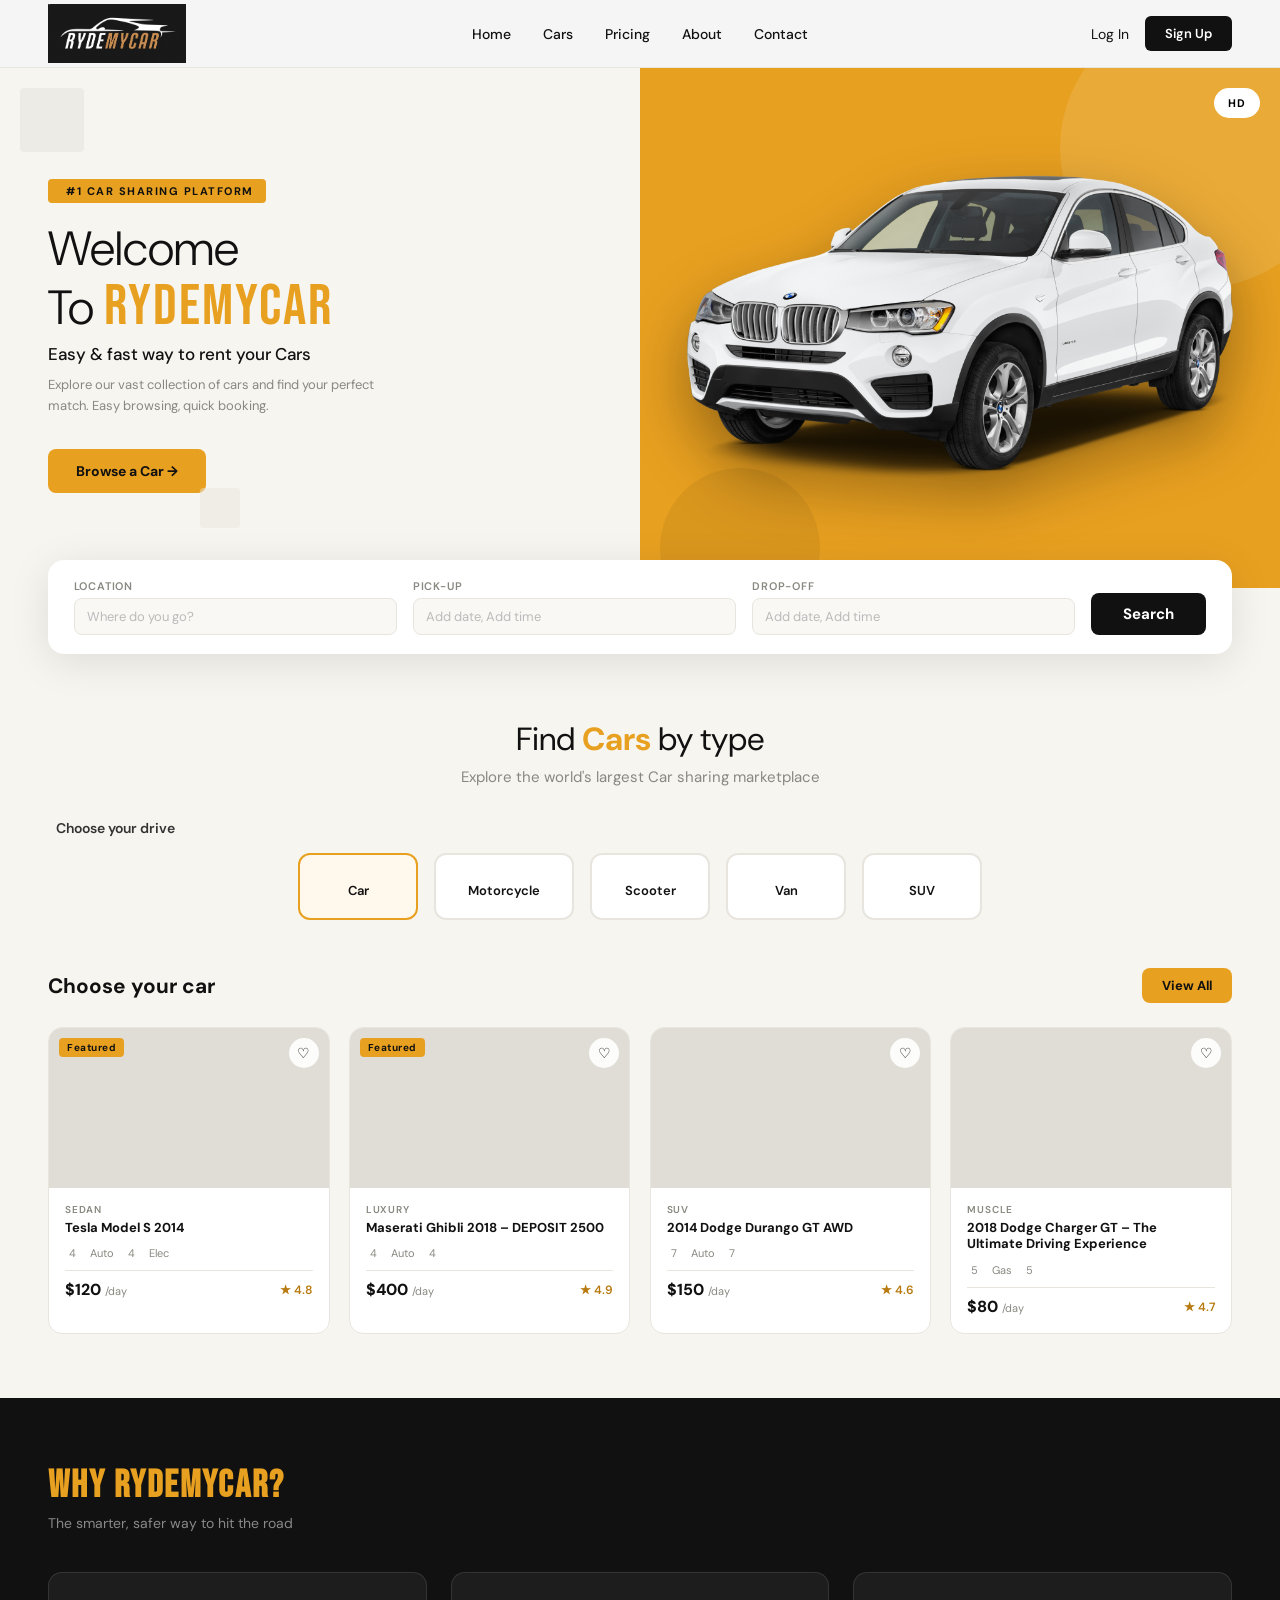
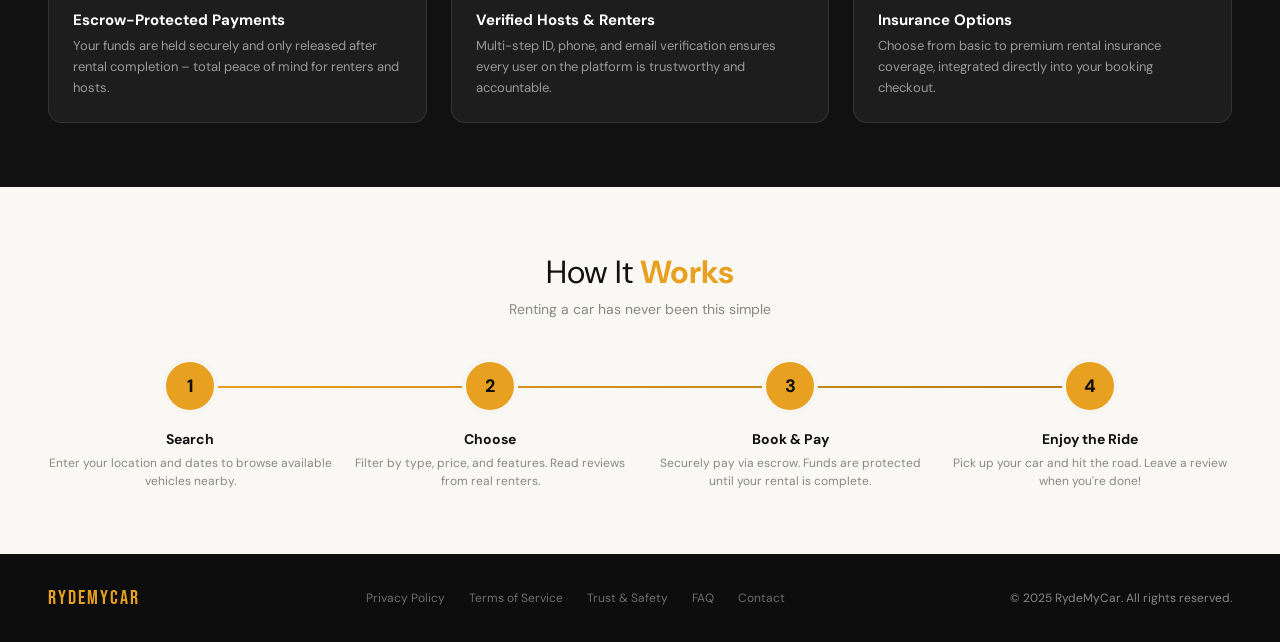
==== index.html @ cd3c78ab "first commit" ====
<!DOCTYPE html>
<html lang="en">
<head>
<meta charset="UTF-8">
<meta name="viewport" content="width=device-width, initial-scale=1.0">
<title>RydeMyCar – Easy & Fast Way to Rent Cars</title>
<link href="https://fonts.googleapis.com/css2?family=Bebas+Neue&family=DM+Sans:wght@300;400;500;600;700&family=Playfair+Display:wght@700&display=swap" rel="stylesheet">
<link rel="shortcut icon" href="image/rydemycar.png" type="image/x-icon">
<link rel="stylesheet" href="style.css">

</head>
<body>

<!-- NAV -->
<nav>
  <a class="logo" href="#">
    <img src="image/rydemycar.png" alt="RydeMyCar" class="logo-img">
  </a>

  <ul class="nav-links" id="nav-menu">
    <li><a href="#">Home</a></li>
    <li><a href="#">Cars</a></li>
    <li><a href="#">Pricing</a></li>
    <li><a href="#">About</a></li>
    <li><a href="#">Contact</a></li>
  </ul>

  <div class="nav-right">
    <a href="login.html" class="nav-link">Log In</a>
    <a href="registration.html" style="text-decoration: none;"><button class="btn-host">Sign Up</button></a>
    <button class="menu-btn" id="menu-toggle"><i data-lucide="menu"></i></button>
  </div>
</nav>

<!-- HERO -->
<section class="hero">
  <div class="hero-left fade-in">
    <span class="hero-badge"><i data-lucide="sparkles"></i> #1 Car Sharing Platform</span>
    <h1 class="hero-title">
      Welcome<br>To <span>RydeMyCar</span>
    </h1>
    <p class="hero-sub">Easy &amp; fast way to rent your Cars</p>
    <p class="hero-desc">Explore our vast collection of cars and find your perfect match. Easy browsing, quick booking.</p>
    <a href="#cars" class="btn-primary">Browse a Car →</a>
  </div>

  <div class="hero-right">
    
    <div class="hd-badge">HD</div>

    <!-- Car Image -->
    <img 
        src="image/BMW-X4-Transparent-PNG.png" 
        alt="Luxury Car"
        class="hero-car"
    >

</div>
</section>

<!-- SEARCH BAR -->
<div class="search-section fade-in delay-2">
  <div class="search-field">
    <label>Location</label>
    <input type="text" placeholder="Where do you go?" />
  </div>
  <div class="search-field">
    <label>Pick-up</label>
    <input type="text" placeholder="Add date, Add time" />
  </div>
  <div class="search-field">
    <label>Drop-off</label>
    <input type="text" placeholder="Add date, Add time" />
  </div>
  <button class="btn-search">Search</button>
</div>

<!-- VEHICLE TYPE -->
<section class="type-section fade-in delay-3">
  <h2 class="section-title">Find <span>Cars</span> by type</h2>
  <p class="section-sub">Explore the world's largest Car sharing marketplace</p>

  <p style="font-size:14px;font-weight:600;color:#333;margin-bottom:1rem;text-align:left;padding:0 0.5rem;">Choose your drive</p>
  <div class="type-grid">
    <div class="type-card active" onclick="setType(this)">
      <span class="type-icon"><i data-lucide="car"></i></span>
      <span class="type-label">Car</span>
    </div>
    <div class="type-card" onclick="setType(this)">
      <span class="type-icon"><i data-lucide="bike"></i></span>
      <span class="type-label">Motorcycle</span>
    </div>
    <div class="type-card" onclick="setType(this)">
      <span class="type-icon"><i data-lucide="zap"></i></span>
      <span class="type-label">Scooter</span>
    </div>
    <div class="type-card" onclick="setType(this)">
      <span class="type-icon"><i data-lucide="truck"></i></span>
      <span class="type-label">Van</span>
    </div>
    <div class="type-card" onclick="setType(this)">
      <span class="type-icon"><i data-lucide="component"></i></span>
      <span class="type-label">SUV</span>
    </div>
  </div>
</section>

<!-- CARS LISTING -->
<section class="cars-section" id="cars">
  <div class="cars-header">
    <h2 class="cars-title">Choose your car</h2>
    <button class="btn-view-all">View All</button>
  </div>

  <div class="cars-grid">
    <!-- Card 1 -->
    <div class="car-card fade-in delay-1">
      <div class="car-img-wrap">
        <img src="https://images.hgmsites.net/hug/2014-tesla-model-s-p85d-road-test-dec-2014-photo-david-noland_100494834_h.jpg" alt="Tesla Model S" onerror="this.style.display='none';this.parentNode.style.background='#e0ddd6'"/>
        <span class="car-badge">Featured</span>
        <button class="car-heart">♡</button>
      </div>
      <div class="car-body">
        <div class="car-type">Sedan</div>
        <div class="car-name">Tesla Model S 2014</div>
        <div class="car-specs">
          <span class="car-spec"><span class="car-spec-icon"><i data-lucide="users"></i></span> 4</span>
          <span class="car-spec"><span class="car-spec-icon"><i data-lucide="zap"></i></span> Auto</span>
          <span class="car-spec"><span class="car-spec-icon"><i data-lucide="armchair"></i></span> 4</span>
          <span class="car-spec"><span class="car-spec-icon"><i data-lucide="leaf"></i></span> Elec</span>
        </div>
        <div class="car-footer">
          <div class="car-price">$120 <span>/day</span></div>
          <div class="car-rating">★ 4.8</div>
        </div>
      </div>
    </div>

    <!-- Card 2 -->
    <div class="car-card fade-in delay-2">
      <div class="car-img-wrap">
        <img src="https://www.cnet.com/a/img/resize/a9f1bfe80e24952559f047679b13d1cf4c05b3a6/hub/2018/11/04/6f812120-613d-4d3d-8944-0e689d7ce356/2018-maserati-ghibli-ogi.jpg?auto=webp&fit=crop&height=900&width=1200" alt="Maserati Ghibli" onerror="this.style.display='none';this.parentNode.style.background='#e0ddd6'"/>
        <span class="car-badge">Featured</span>
        <button class="car-heart">♡</button>
      </div>
      <div class="car-body">
        <div class="car-type">Luxury</div>
        <div class="car-name">Maserati Ghibli 2018 – DEPOSIT 2500</div>
        <div class="car-specs">
          <span class="car-spec"><span class="car-spec-icon"><i data-lucide="users"></i></span> 4</span>
          <span class="car-spec"><span class="car-spec-icon"><i data-lucide="settings"></i></span> Auto</span>
          <span class="car-spec"><span class="car-spec-icon"><i data-lucide="armchair"></i></span> 4</span>
        </div>
        <div class="car-footer">
          <div class="car-price">$400 <span>/day</span></div>
          <div class="car-rating">★ 4.9</div>
        </div>
      </div>
    </div>

    <!-- Card 3 -->
    <div class="car-card fade-in delay-3">
      <div class="car-img-wrap">
        <img src="https://images.ctfassets.net/c9t6u0qhbv9e/2018DodgeDurangoTestDriveReviewsummary/c464003491594f47b97b81e6bfaa1e00/2018_Dodge_Durango_Test_Drive_Review_summaryImage.jpeg" alt="Dodge Durango" onerror="this.style.display='none';this.parentNode.style.background='#e0ddd6'"/>
        <button class="car-heart">♡</button>
      </div>
      <div class="car-body">
        <div class="car-type">SUV</div>
        <div class="car-name">2014 Dodge Durango GT AWD</div>
        <div class="car-specs">
          <span class="car-spec"><span class="car-spec-icon"><i data-lucide="users"></i></span> 7</span>
          <span class="car-spec"><span class="car-spec-icon"><i data-lucide="settings"></i></span> Auto</span>
          <span class="car-spec"><span class="car-spec-icon"><i data-lucide="armchair"></i></span> 7</span>
        </div>
        <div class="car-footer">
          <div class="car-price">$150 <span>/day</span></div>
          <div class="car-rating">★ 4.6</div>
        </div>
      </div>
    </div>

    <!-- Card 4 -->
    <div class="car-card fade-in delay-4">
      <div class="car-img-wrap">
        <img src="https://media.ed.edmunds-media.com/dodge/charger/2018/oem/2018_dodge_charger_sedan_srt-392_fq_oem_2_1600.jpg" alt="Dodge Charger" onerror="this.style.display='none';this.parentNode.style.background='#e0ddd6'"/>
        <button class="car-heart">♡</button>
      </div>
      <div class="car-body">
        <div class="car-type">Muscle</div>
        <div class="car-name">2018 Dodge Charger GT – The Ultimate Driving Experience</div>
        <div class="car-specs">
          <span class="car-spec"><span class="car-spec-icon"><i data-lucide="users"></i></span> 5</span>
          <span class="car-spec"><span class="car-spec-icon"><i data-lucide="fuel"></i></span> Gas</span>
          <span class="car-spec"><span class="car-spec-icon"><i data-lucide="armchair"></i></span> 5</span>
        </div>
        <div class="car-footer">
          <div class="car-price">$80 <span>/day</span></div>
          <div class="car-rating">★ 4.7</div>
        </div>
      </div>
    </div>
  </div>
</section>

<!-- WHY RYDEMYCAR -->
<section class="why-section">
  <h2 class="why-title">Why RydeMyCar?</h2>
  <p class="why-sub">The smarter, safer way to hit the road</p>
  <div class="why-grid">
    <div class="why-card">
      <div class="why-icon"><i data-lucide="lock"></i></div>
      <div class="why-card-title">Escrow-Protected Payments</div>
      <div class="why-card-desc">Your funds are held securely and only released after rental completion – total peace of mind for renters and hosts.</div>
    </div>
    <div class="why-card">
      <div class="why-icon"><i data-lucide="check-circle"></i></div>
      <div class="why-card-title">Verified Hosts & Renters</div>
      <div class="why-card-desc">Multi-step ID, phone, and email verification ensures every user on the platform is trustworthy and accountable.</div>
    </div>
    <div class="why-card">
      <div class="why-icon"><i data-lucide="shield-check"></i></div>
      <div class="why-card-title">Insurance Options</div>
      <div class="why-card-desc">Choose from basic to premium rental insurance coverage, integrated directly into your booking checkout.</div>
    </div>
  </div>
</section>

<!-- HOW IT WORKS -->
<section class="how-section">
  <h2 class="how-title">How It <span>Works</span></h2>
  <p class="how-sub">Renting a car has never been this simple</p>
  <div class="how-steps">
    <div class="step">
      <div class="step-num">1</div>
      <div class="step-title">Search</div>
      <div class="step-desc">Enter your location and dates to browse available vehicles nearby.</div>
    </div>
    <div class="step">
      <div class="step-num">2</div>
      <div class="step-title">Choose</div>
      <div class="step-desc">Filter by type, price, and features. Read reviews from real renters.</div>
    </div>
    <div class="step">
      <div class="step-num">3</div>
      <div class="step-title">Book & Pay</div>
      <div class="step-desc">Securely pay via escrow. Funds are protected until your rental is complete.</div>
    </div>
    <div class="step">
      <div class="step-num">4</div>
      <div class="step-title">Enjoy the Ride</div>
      <div class="step-desc">Pick up your car and hit the road. Leave a review when you're done!</div>
    </div>
  </div>
</section>

<!-- FOOTER -->
<footer>
  <div class="footer-logo">RydeMyCar</div>
  <ul class="footer-links">
    <li><a href="#">Privacy Policy</a></li>
    <li><a href="#">Terms of Service</a></li>
    <li><a href="#">Trust & Safety</a></li>
    <li><a href="#">FAQ</a></li>
    <li><a href="#">Contact</a></li>
  </ul>
  <div style="font-size:12px;">© 2025 RydeMyCar. All rights reserved.</div>
</footer>

<script src="https://unpkg.com/lucide@latest"></script>
<script>
  lucide.createIcons();

  // Mobile menu toggle
  const menuToggle = document.getElementById('menu-toggle');
  const navMenu = document.getElementById('nav-menu');
  menuToggle.addEventListener('click', () => {
    navMenu.classList.toggle('active');
  });

  // Hide/Show navbar on scroll
  let lastScrollY = window.scrollY;
  const navbar = document.querySelector('nav');

  window.addEventListener('scroll', () => {
    const currentScrollY = window.scrollY;
    
    if (currentScrollY > lastScrollY && currentScrollY > 100) {
      navbar.classList.add('nav-hidden');
    } else {
      navbar.classList.remove('nav-hidden');
    }
    
    lastScrollY = currentScrollY;
  });

  function setType(el) {
    document.querySelectorAll('.type-card').forEach(c => c.classList.remove('active'));
    el.classList.add('active');
  }

  // Wishlist toggle
  document.querySelectorAll('.car-heart').forEach(btn => {
    btn.addEventListener('click', function() {
      this.textContent = this.textContent === '♡' ? '♥' : '♡';
      this.style.color = this.textContent === '♥' ? '#E8402A' : '';
    });
  });

  // Intersection observer for fade-in on scroll
  const observer = new IntersectionObserver((entries) => {
    entries.forEach(e => {
      if (e.isIntersecting) {
        e.target.style.opacity = '1';
        e.target.style.transform = 'translateY(0)';
      }
    });
  }, { threshold: 0.1 });

  document.querySelectorAll('.car-card, .why-card, .step').forEach(el => {
    el.style.opacity = '0';
    el.style.transform = 'translateY(20px)';
    el.style.transition = 'opacity 0.5s ease, transform 0.5s ease';
    observer.observe(el);
  });
</script>
</body>
</html>
---- style.css ----
*, *::before, *::after { box-sizing: border-box; margin: 0; padding: 0; }

  :root {
    --gold: #E8A020;
    --gold-light: #F5C84A;
    --gold-dark: #B87A10;
    --black: #111111;
    --off-white: #F7F5F0;
    --warm-gray: #E8E5DE;
    --text-muted: #888880;
    --card-bg: #FFFFFF;
    --section-bg: #F9F8F5;
  }

  html { scroll-behavior: smooth; }

  body {
    font-family: 'DM Sans', sans-serif;
    background: var(--off-white);
    color: var(--black);
    overflow-x: hidden;
  }

  /* NAV */
  nav {
    position: sticky;
    top: 0;
    z-index: 100;
    background-color: whitesmoke;
    border-bottom: 1px solid var(--warm-gray);
    display: grid;
    grid-template-columns: 1fr auto 1fr;
    align-items: center;
    padding: 0 3rem;
    height: 68px;
    transition: top 0.3s ease-in-out;
  }

  nav.nav-hidden {
    top: -68px;
  }

  .logo {
    display: flex;
    align-items: center;
    gap: 10px;
    text-decoration: none;
  }

  .logo-img {
    height: 60px;
    width: auto;
    display: block;
    object-fit: contain;
  }

  .nav-links {
    display: flex;
    align-items: center;
    gap: 2rem;
    list-style: none;
    justify-self: center;
   
  }

  .nav-links a {
    font-size: 14px;
    font-weight: 500;
    color: var(--black);
    text-decoration: none;
    transition: color 0.2s;
  }

  .nav-links a:hover { color: var(--gold); }

  .nav-right {
    display: flex;
    align-items: center;
    gap: 1rem;
    justify-self: end;
  }

  .btn-host {
    background: var(--black);
    color: #fff;
    font-family: 'DM Sans', sans-serif;
    font-size: 13px;
    font-weight: 600;
    padding: 9px 20px;
    border-radius: 6px;
    border: none;
    cursor: pointer;
    transition: background 0.2s;
  }

  .nav-link {
    font-size: 14px;
    color: var(--black);
    text-decoration: none;
    transition: color 0.2s;
  }

  .btn-host:hover { background: #2a2a2a; }

  .avatar {
    width: 36px;
    height: 36px;
    border-radius: 50%;
    background: var(--gold);
    display: flex;
    align-items: center;
    justify-content: center;
    font-size: 13px;
    font-weight: 700;
    color: var(--black);
    cursor: pointer;
  }

  .menu-btn {
    display: none;
    background: none;
    border: none;
    cursor: pointer;
  }

  /* ICON STYLING */
  .lucide {
    width: 18px;
    height: 18px;
    vertical-align: middle;
  }

  /* HERO */
  .hero {
    display: grid;
    grid-template-columns: 1fr 1fr;
    min-height: 520px;
    overflow: hidden;
  }

  .hero-left {
    background: var(--off-white);
    padding: 4rem 3rem 3rem;
    display: flex;
    flex-direction: column;
    justify-content: center;
    position: relative;
  }

  .hero-left::before {
    content: '';
    position: absolute;
    top: 20px;
    left: 20px;
    width: 64px;
    height: 64px;
    background: var(--warm-gray);
    border-radius: 4px;
    opacity: 0.6;
  }

  .hero-left::after {
    content: '';
    position: absolute;
    bottom: 60px;
    left: 200px;
    width: 40px;
    height: 40px;
    background: var(--warm-gray);
    border-radius: 4px;
    opacity: 0.5;
  }

  .hero-badge {
    display: inline-flex;
    align-items: center;
    gap: 6px;
    background: var(--gold);
    color: var(--black);
    font-size: 11px;
    font-weight: 700;
    letter-spacing: 1.5px;
    text-transform: uppercase;
    padding: 5px 12px;
    border-radius: 4px;
    margin-bottom: 1.2rem;
    width: fit-content;
  }
  .hero-badge .lucide { width: 14px; height: 14px; stroke-width: 2.5px; }

  .hero-title {
    font-family: 'DM Sans', sans-serif;
    font-size: 3rem;
    font-weight: 300;
    line-height: 1.1;
    color: var(--black);
    margin-bottom: 0.3rem;
  }

  .hero-title span {
    font-family: 'Bebas Neue', sans-serif;
    font-size: 3.6rem;
    color: var(--gold);
    letter-spacing: 2px;
  }

  .hero-sub {
    font-size: 17px;
    font-weight: 500;
    color: var(--black);
    margin-bottom: 0.6rem;
  }

  .hero-desc {
    font-size: 13px;
    color: var(--text-muted);
    line-height: 1.6;
    max-width: 340px;
    margin-bottom: 2rem;
  }

  .btn-primary {
    display: inline-block;
    background: var(--gold);
    color: var(--black);
    font-family: 'DM Sans', sans-serif;
    font-size: 14px;
    font-weight: 700;
    padding: 13px 28px;
    border-radius: 8px;
    border: none;
    cursor: pointer;
    text-decoration: none;
    transition: background 0.2s, transform 0.15s;
    width: fit-content;
  }

  .btn-primary:hover { background: var(--gold-dark); transform: translateY(-1px); }

  .hero-right {
    background: var(--gold);
    position: relative;
    overflow: hidden;
    display: flex;
    align-items: center;
    justify-content: center;
  }

  .hero-right::before {
    content: '';
    position: absolute;
    top: -60px;
    right: -60px;
    width: 280px;
    height: 280px;
    background: rgba(255,255,255,0.1);
    border-radius: 50%;
  }

  .hero-right::after {
    content: '';
    position: absolute;
    bottom: -40px;
    left: 20px;
    width: 160px;
    height: 160px;
    background: rgba(0,0,0,0.06);
    border-radius: 50%;
  }

  .hero-car {
    width: 92%;
    max-width: 500px;
    object-fit: contain;
    position: relative;
    z-index: 2;
    filter: drop-shadow(0 20px 40px rgba(0,0,0,0.3));
    animation: floatCar 4s ease-in-out infinite;
  }

  @keyframes floatCar {
    0%, 100% { transform: translateY(0px); }
    50% { transform: translateY(-10px); }
  }

  .hd-badge {
    position: absolute;
    top: 16px;
    right: 16px;
    background: rgba(0,0,0,0.7);
    color: #fff;
    font-size: 11px;
    font-weight: 700;
    padding: 4px 8px;
    border-radius: 4px;
    letter-spacing: 1px;
    z-index: 3;
  }

  /* SEARCH BAR */
  .search-section {
    background: #fff;
    border-radius: 16px;
    box-shadow: 0 8px 40px rgba(0,0,0,0.10);
    margin: -28px 3rem 0;
    position: relative;
    z-index: 10;
    padding: 1.2rem 1.6rem;
    display: flex;
    align-items: flex-end;
    gap: 1rem;
  }

  .search-field {
    flex: 1;
    display: flex;
    flex-direction: column;
    gap: 5px;
  }

  .search-field label {
    font-size: 11px;
    font-weight: 600;
    color: var(--text-muted);
    text-transform: uppercase;
    letter-spacing: 0.8px;
  }

  .search-field input {
    font-family: 'DM Sans', sans-serif;
    font-size: 13px;
    color: var(--black);
    background: var(--section-bg);
    border: 1.5px solid var(--warm-gray);
    border-radius: 8px;
    padding: 9px 12px;
    outline: none;
    transition: border-color 0.2s;
    width: 100%;
  }

  .search-field input::placeholder { color: #bbb; }
  .search-field input:focus { border-color: var(--gold); }

  .btn-search {
    background: var(--black);
    color: #fff;
    font-family: 'DM Sans', sans-serif;
    font-size: 15px;
    font-weight: 700;
    padding: 11px 32px;
    border-radius: 8px;
    border: none;
    cursor: pointer;
    white-space: nowrap;
    transition: background 0.2s;
    height: 42px;
  }

  .btn-search:hover { background: var(--gold); color: var(--black); }

  /* TYPE SECTION */
  .type-section {
    padding: 4rem 3rem 2rem;
    text-align: center;
  }

  .section-title {
    font-family: 'DM Sans', sans-serif;
    font-size: 2rem;
    font-weight: 400;
    color: var(--black);
    margin-bottom: 0.4rem;
  }

  .section-title span { color: var(--gold); font-weight: 700; }

  .section-sub {
    font-size: 15px;
    color: var(--text-muted);
    margin-bottom: 2rem;
  }

  .type-grid {
    display: flex;
    gap: 1rem;
    justify-content: center;
    flex-wrap: wrap;
  }

  .type-card {
    background: #fff;
    border: 2px solid var(--warm-gray);
    border-radius: 12px;
    padding: 1.2rem 2rem;
    cursor: pointer;
    transition: all 0.2s;
    display: flex;
    flex-direction: column;
    align-items: center;
    gap: 8px;
    min-width: 120px;
  }

  .type-card:hover, .type-card.active {
    border-color: var(--gold);
    background: #FFF8EC;
  }

  .type-icon {
    font-size: 28px;
    color: var(--gold-dark);
  }
  .type-icon .lucide { width: 32px; height: 32px; }

  .type-label {
    font-size: 13px;
    font-weight: 600;
    color: var(--black);
  }

  /* CARS SECTION */
  .cars-section {
    padding: 1rem 3rem 4rem;
  }

  .cars-header {
    display: flex;
    align-items: center;
    justify-content: space-between;
    margin-bottom: 1.5rem;
  }

  .cars-title {
    font-size: 1.3rem;
    font-weight: 700;
    color: var(--black);
  }

  .btn-view-all {
    background: var(--gold);
    color: var(--black);
    font-family: 'DM Sans', sans-serif;
    font-size: 13px;
    font-weight: 700;
    padding: 9px 20px;
    border-radius: 8px;
    border: none;
    cursor: pointer;
    transition: background 0.2s;
  }

  .btn-view-all:hover { background: var(--gold-dark); }

  .cars-grid {
    display: grid;
    grid-template-columns: repeat(4, 1fr);
    gap: 1.2rem;
  }

  .car-card {
    background: #fff;
    border-radius: 14px;
    overflow: hidden;
    border: 1px solid var(--warm-gray);
    transition: transform 0.2s, box-shadow 0.2s;
    cursor: pointer;
  }

  .car-card:hover {
    transform: translateY(-4px);
    box-shadow: 0 12px 32px rgba(0,0,0,0.10);
  }

  .car-img-wrap {
    position: relative;
    height: 160px;
    overflow: hidden;
    background: var(--warm-gray);
  }

  .car-img-wrap img {
    width: 100%;
    height: 100%;
    object-fit: cover;
    transition: transform 0.3s;
  }

  .car-card:hover .car-img-wrap img { transform: scale(1.05); }

  .car-badge {
    position: absolute;
    top: 10px;
    left: 10px;
    background: var(--gold);
    color: var(--black);
    font-size: 10px;
    font-weight: 700;
    padding: 3px 8px;
    border-radius: 4px;
    letter-spacing: 0.5px;
  }

  .car-heart {
    position: absolute;
    top: 10px;
    right: 10px;
    background: rgba(255,255,255,0.9);
    border-radius: 50%;
    width: 30px;
    height: 30px;
    display: flex;
    align-items: center;
    justify-content: center;
    font-size: 14px;
    cursor: pointer;
    transition: background 0.2s;
    border: none;
  }

  .car-heart:hover { background: #fff; }

  .car-body {
    padding: 0.9rem 1rem 1rem;
  }

  .car-type {
    font-size: 10px;
    color: var(--text-muted);
    font-weight: 600;
    text-transform: uppercase;
    letter-spacing: 0.8px;
    margin-bottom: 4px;
  }

  .car-name {
    font-size: 13px;
    font-weight: 700;
    color: var(--black);
    margin-bottom: 10px;
    line-height: 1.3;
  }

  .car-specs {
    display: flex;
    gap: 10px;
    margin-bottom: 10px;
    flex-wrap: wrap;
  }

  .car-spec {
    display: flex;
    align-items: center;
    gap: 4px;
    font-size: 11px;
    color: var(--text-muted);
  }

  .car-spec-icon .lucide { width: 13px; height: 13px; stroke-width: 2px; }

  .car-footer {
    display: flex;
    align-items: center;
    justify-content: space-between;
    border-top: 1px solid var(--warm-gray);
    padding-top: 8px;
    margin-top: 6px;
  }

  .car-price {
    font-size: 16px;
    font-weight: 800;
    color: var(--black);
  }

  .car-price span {
    font-size: 11px;
    font-weight: 400;
    color: var(--text-muted);
  }

  .car-rating {
    display: flex;
    align-items: center;
    gap: 3px;
    font-size: 12px;
    font-weight: 600;
    color: var(--gold-dark);
  }

  /* WHY US */
  .why-section {
    background: var(--black);
    padding: 4rem 3rem;
    color: #fff;
  }

  .why-title {
    font-family: 'Bebas Neue', sans-serif;
    font-size: 2.4rem;
    color: var(--gold);
    margin-bottom: 0.3rem;
    letter-spacing: 2px;
  }

  .why-sub {
    font-size: 14px;
    color: rgba(255,255,255,0.5);
    margin-bottom: 2.5rem;
  }

  .why-grid {
    display: grid;
    grid-template-columns: repeat(3, 1fr);
    gap: 1.5rem;
  }

  .why-card {
    background: rgba(255,255,255,0.05);
    border: 1px solid rgba(255,255,255,0.1);
    border-radius: 14px;
    padding: 1.5rem;
  }

  .why-icon {
    font-size: 28px;
    margin-bottom: 0.8rem;
    color: var(--gold);
  }
  .why-icon .lucide { width: 32px; height: 32px; }

  .why-card-title {
    font-size: 15px;
    font-weight: 700;
    color: #fff;
    margin-bottom: 6px;
  }

  .why-card-desc {
    font-size: 13px;
    color: rgba(255,255,255,0.55);
    line-height: 1.6;
  }

  /* HOW IT WORKS */
  .how-section {
    padding: 4rem 3rem;
    background: var(--section-bg);
  }

  .how-title {
    font-size: 2rem;
    font-weight: 400;
    text-align: center;
    margin-bottom: 0.4rem;
  }

  .how-title span { color: var(--gold); font-weight: 700; }
  .how-sub { text-align: center; color: var(--text-muted); font-size: 14px; margin-bottom: 2.5rem; }

  .how-steps {
    display: grid;
    grid-template-columns: repeat(4, 1fr);
    gap: 1rem;
    position: relative;
  }

  .how-steps::before {
    content: '';
    position: absolute;
    top: 28px;
    left: 12.5%;
    right: 12.5%;
    height: 2px;
    background: linear-gradient(90deg, var(--gold), var(--gold-dark));
    z-index: 0;
  }

  .step {
    display: flex;
    flex-direction: column;
    align-items: center;
    text-align: center;
    position: relative;
    z-index: 1;
  }

  .step-num {
    width: 56px;
    height: 56px;
    border-radius: 50%;
    background: var(--gold);
    color: var(--black);
    font-size: 18px;
    font-weight: 800;
    display: flex;
    align-items: center;
    justify-content: center;
    margin-bottom: 1rem;
    border: 4px solid var(--off-white);
  }

  .step-title {
    font-size: 14px;
    font-weight: 700;
    margin-bottom: 6px;
  }

  .step-desc {
    font-size: 12px;
    color: var(--text-muted);
    line-height: 1.5;
  }

  /* FOOTER */
  footer {
    background: #0D0D0D;
    color: rgba(255,255,255,0.5);
    padding: 2rem 3rem;
    display: flex;
    align-items: center;
    justify-content: space-between;
    font-size: 13px;
  }

  .footer-logo {
    font-family: 'Bebas Neue', sans-serif;
    font-size: 20px;
    color: var(--gold);
    letter-spacing: 2px;
  }

  .footer-links {
    display: flex;
    gap: 1.5rem;
    list-style: none;
  }

  .footer-links a {
    color: rgba(255,255,255,0.4);
    text-decoration: none;
    font-size: 12px;
    transition: color 0.2s;
  }

  .footer-links a:hover { color: var(--gold); }

  /* Fade-in animation */
  .fade-in {
    opacity: 0;
    transform: translateY(20px);
    animation: fadeUp 0.6s ease forwards;
  }

  @keyframes fadeUp {
    to { opacity: 1; transform: translateY(0); }
  }

  .delay-1 { animation-delay: 0.1s; }
  .delay-2 { animation-delay: 0.2s; }
  .delay-3 { animation-delay: 0.3s; }
  .delay-4 { animation-delay: 0.4s; }

  /* RESPONSIVE DESIGN */
  @media (max-width: 1024px) {
    .cars-grid { grid-template-columns: repeat(3, 1fr); }
    .hero-title { font-size: 2.5rem; }
    .hero-title span { font-size: 3rem; }
    nav { padding: 0 1.5rem; }
  }

  @media (max-width: 768px) {
    nav {
      grid-template-columns: 1fr auto auto;
      padding: 0 1rem;
    }

    .logo-img {
      height: 50px;
    }

    .menu-btn {
      display: block;
      order: 3;
      margin-left: 10px;
    }

    .nav-links {
      display: none;
      position: absolute;
      top: 68px;
      left: 0;
      width: 100%;
      background: whitesmoke;
      flex-direction: column;
      padding: 2rem;
      gap: 1.5rem;
      border-bottom: 1px solid var(--warm-gray);
      z-index: 99;
    }

    .nav-links.active { display: flex; }

    .hero { grid-template-columns: 1fr; text-align: center; }
    .hero-left { padding: 3rem 1.5rem; align-items: center; }
    .hero-left::before, .hero-left::after { display: none; }
    .hero-desc { max-width: 100%; }
    
    .search-section {
      flex-direction: column;
      margin: -20px 1.5rem 0;
      align-items: stretch;
    }

    .btn-search { width: 100%; }

    .cars-grid { grid-template-columns: repeat(2, 1fr); padding: 0 1rem; }
    .cars-section { padding: 1rem 1rem 4rem; }
    .why-grid { grid-template-columns: 1fr; }
    .how-steps { grid-template-columns: 1fr; gap: 2rem; }
    .how-steps::before { display: none; }
    
    footer { flex-direction: column; gap: 1.5rem; text-align: center; }
    .footer-links { flex-wrap: wrap; justify-content: center; }
  }

  @media (max-width: 480px) {
    .logo-img {
      height: 42px;
    }

    .cars-grid { grid-template-columns: 1fr; }
    .hero-title { font-size: 2rem; }
    .hero-title span { font-size: 2.5rem; }
  }
  .hero-right{
    position: relative;
    display: flex;
    justify-content: center;
    align-items: center;
}

/* Keep your HD badge */
.hd-badge{
    position: absolute;
    top: 20px;
    right: 20px;
    background: #fff;
    color: #000;
    font-weight: bold;
    padding: 8px 14px;
    border-radius: 50px;
    z-index: 2;
}

/* Car image styling */
.hero-car{
    width: 100%;
    max-width: 650px;
    object-fit: contain;
    position: relative;
    z-index: 1;

    /* Optional shadow for premium look */
    filter: drop-shadow(0 25px 30px rgba(0,0,0,0.35));
}
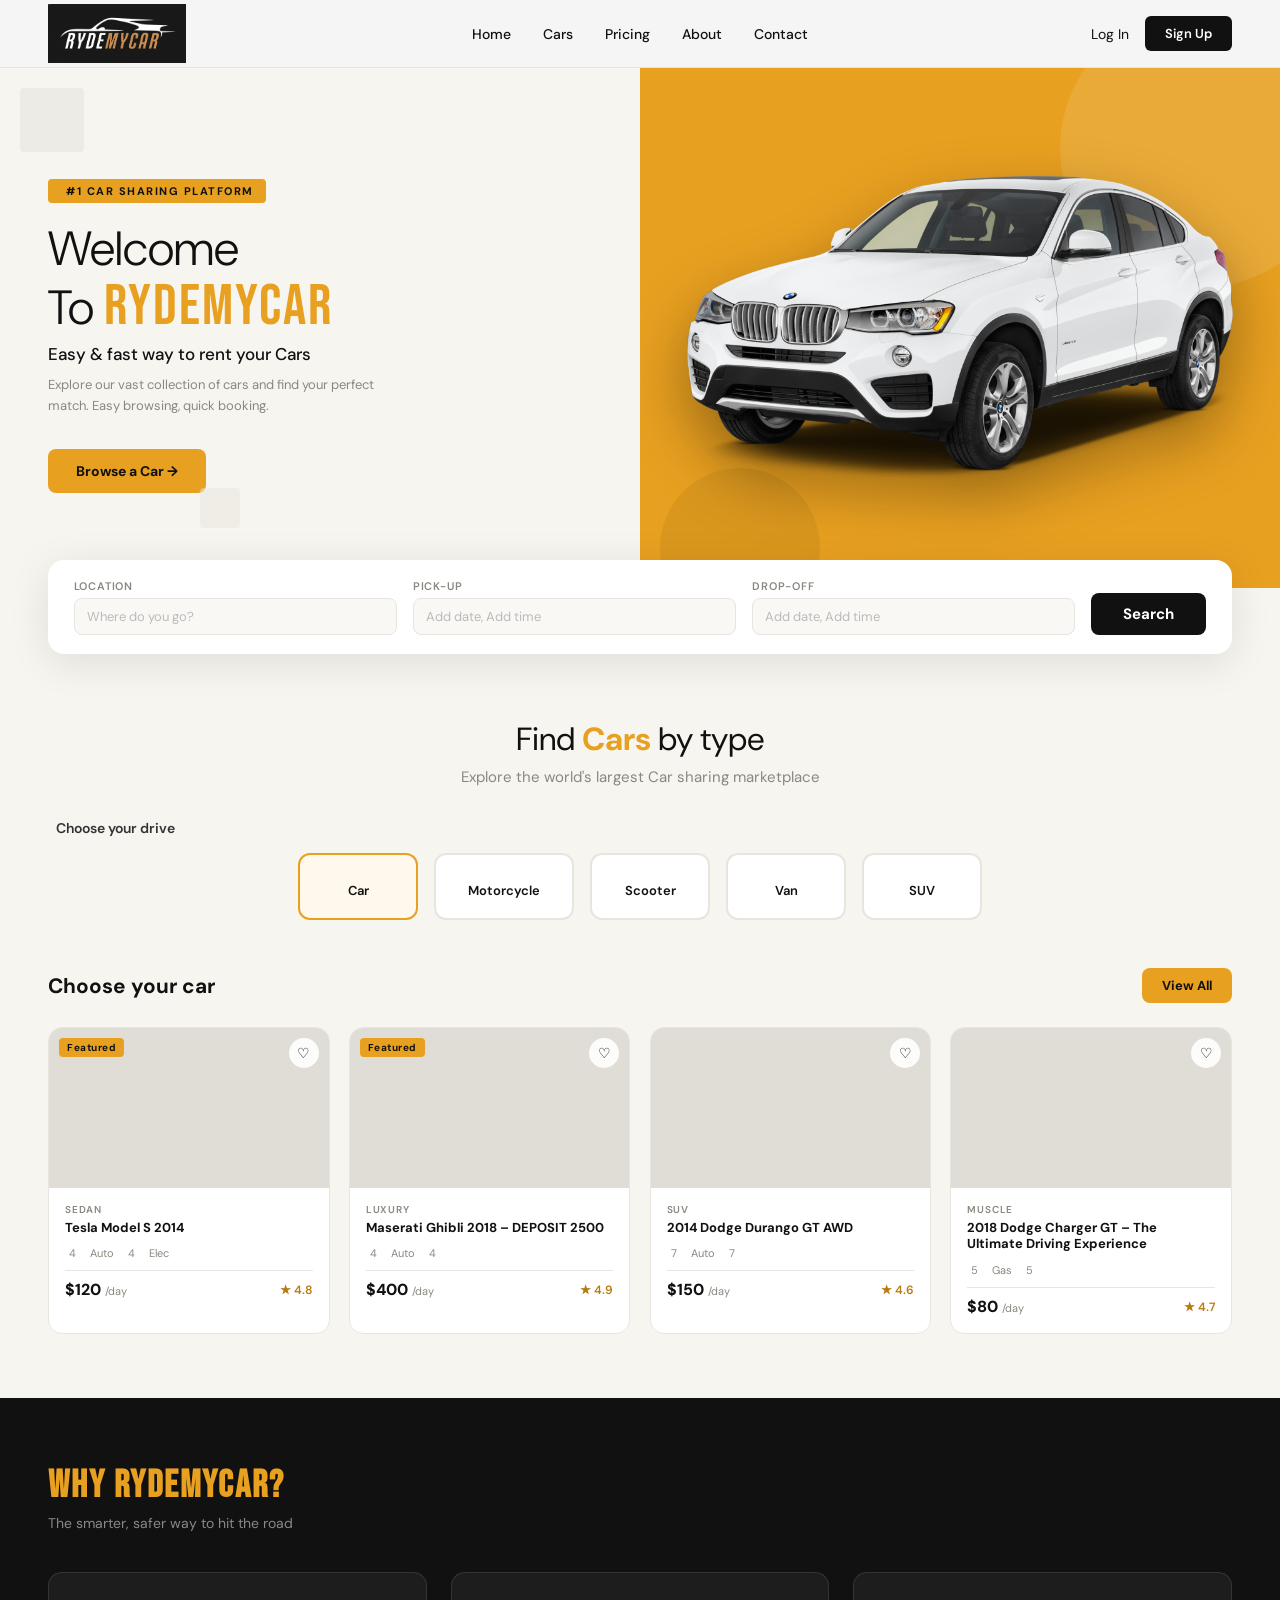
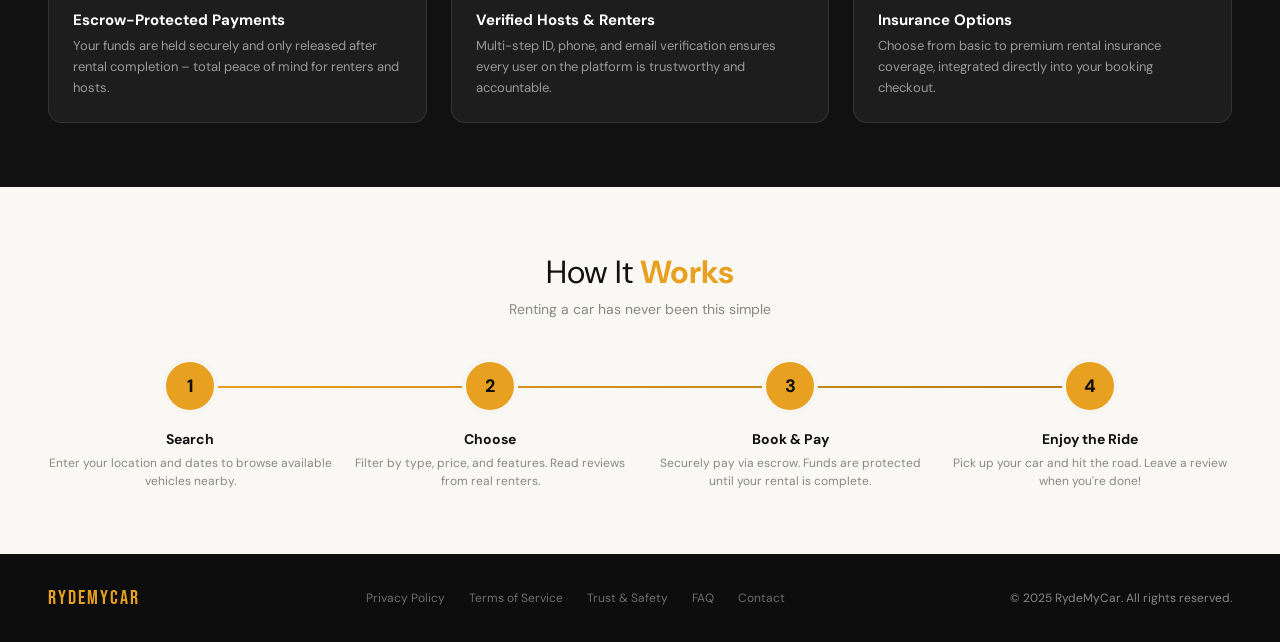
==== commit 593441ff: "Implement multi-step registration form, enhance login functionality, and update footer links. Add ne" ====
--- a/index.html
+++ b/index.html
@@ -46,7 +46,7 @@
 
   <div class="hero-right">
     
-    <div class="hd-badge">HD</div>
+    
 
     <!-- Car Image -->
     <img 
@@ -257,9 +257,9 @@
 <footer>
   <div class="footer-logo">RydeMyCar</div>
   <ul class="footer-links">
-    <li><a href="#">Privacy Policy</a></li>
+    <li><a href="trust-safety.html">Privacy Policy</a></li>
     <li><a href="#">Terms of Service</a></li>
-    <li><a href="#">Trust & Safety</a></li>
+    <li><a href="trust-safety.html">Trust & Safety</a></li>
     <li><a href="#">FAQ</a></li>
     <li><a href="#">Contact</a></li>
   </ul>
--- a/style.css
+++ b/style.css
@@ -10,6 +10,7 @@
     --warm-gray: #E8E5DE;
     --text-muted: #888880;
     --card-bg: #FFFFFF;
+    --card-shadow: 0 12px 32px rgba(0,0,0,0.10);
     --section-bg: #F9F8F5;
   }
 
@@ -470,7 +471,7 @@
 
   .car-card:hover {
     transform: translateY(-4px);
-    box-shadow: 0 12px 32px rgba(0,0,0,0.10);
+    box-shadow: var(--card-shadow);
   }
 
   .car-img-wrap {
@@ -864,4 +865,263 @@
 
     /* Optional shadow for premium look */
     filter: drop-shadow(0 25px 30px rgba(0,0,0,0.35));
+}
+
+/* Booking System Shared Components */
+.status-pill {
+    padding: 4px 10px;
+    border-radius: 20px;
+    font-size: 11px;
+    font-weight: 700;
+    display: inline-block;
+}
+.status-pill.pending { background: #fff4e5; color: #664d03; }
+.status-pill.confirmed { background: #e6f4ea; color: #1e7e34; }
+.status-pill.completed { background: #f0f0f0; color: #555; }
+.status-pill.cancelled { background: #fbe9e7; color: #d32f2f; }
+.status-pill.banned { background: #212529; color: #fff; }
+.status-pill.disputed { background: #fff0f0; color: #e03131; border: 1px solid #ffa8a8; }
+
+.price-row {
+    display: flex;
+    justify-content: space-between;
+    margin-bottom: 8px;
+    font-size: 14px;
+}
+
+/* Escrow & Checkout Styles */
+.checkout-container {
+    display: grid;
+    grid-template-columns: 1fr 400px;
+    gap: 2rem;
+}
+.secure-badge {
+    display: flex;
+    align-items: center;
+    gap: 8px;
+    font-size: 12px;
+    color: #1e7e34;
+    background: #e6f4ea;
+    padding: 10px;
+    border-radius: 8px;
+    margin-bottom: 1.5rem;
+}
+.escrow-info-box {
+    background: #fff9e6;
+    border: 1px solid #ffeeba;
+    padding: 15px;
+    border-radius: 8px;
+    font-size: 13px;
+    line-height: 1.5;
+    margin: 1rem 0;
+}
+.bank-card {
+    border: 1.5px solid var(--warm-gray);
+    padding: 1.5rem;
+    border-radius: 12px;
+    margin-top: 1rem;
+}
+
+/* Messaging System */
+.messages-container {
+    display: grid;
+    grid-template-columns: 320px 1fr;
+    background: #fff;
+    border: 1px solid var(--warm-gray);
+    border-radius: 16px;
+    height: calc(100vh - 250px);
+    overflow: hidden;
+    margin-top: 1rem;
+}
+.inbox-list {
+    border-right: 1px solid var(--warm-gray);
+    overflow-y: auto;
+}
+.inbox-item {
+    padding: 1.25rem;
+    border-bottom: 1px solid var(--section-bg);
+    cursor: pointer;
+    transition: background 0.2s;
+    display: flex;
+    gap: 12px;
+    position: relative;
+}
+.inbox-item:hover, .inbox-item.active { background: var(--section-bg); }
+.inbox-item.unread::after {
+    content: '';
+    position: absolute;
+    left: 8px;
+    top: 50%;
+    width: 6px;
+    height: 6px;
+    background: var(--gold);
+    border-radius: 50%;
+    transform: translateY(-50%);
+}
+.inbox-info { flex: 1; min-width: 0; }
+.inbox-header { display: flex; justify-content: space-between; margin-bottom: 4px; }
+.inbox-name { font-weight: 700; font-size: 14px; }
+.inbox-time { font-size: 11px; color: var(--text-muted); }
+.inbox-preview { font-size: 12px; color: var(--text-muted); white-space: nowrap; overflow: hidden; text-overflow: ellipsis; }
+
+.chat-window { display: flex; flex-direction: column; background: #fff; }
+.chat-header { padding: 1rem 1.5rem; border-bottom: 1px solid var(--warm-gray); display: flex; align-items: center; gap: 12px; }
+.chat-messages {
+    flex: 1;
+    padding: 1.5rem;
+    overflow-y: auto;
+    display: flex;
+    flex-direction: column;
+    gap: 1rem;
+    background: var(--off-white);
+}
+.message-bubble {
+    max-width: 75%;
+    padding: 10px 14px;
+    border-radius: 12px;
+    font-size: 14px;
+    line-height: 1.5;
+    position: relative;
+}
+.message-bubble.received { align-self: flex-start; background: #fff; border-bottom-left-radius: 2px; box-shadow: 0 2px 4px rgba(0,0,0,0.02); }
+.message-bubble.sent { align-self: flex-end; background: var(--black); color: #fff; border-bottom-right-radius: 2px; }
+.message-time { font-size: 10px; margin-top: 4px; opacity: 0.6; display: block; text-align: right; }
+
+.chat-footer {
+    padding: 1.25rem;
+    border-top: 1px solid var(--warm-gray);
+    display: flex;
+    gap: 12px;
+    align-items: center;
+}
+.chat-footer input {
+    flex: 1;
+    padding: 12px 16px;
+    border: 1.5px solid var(--warm-gray);
+    border-radius: 10px;
+    outline: none;
+    font-family: inherit;
+}
+.nav-badge {
+    background: #ff4d4f;
+    color: white;
+    font-size: 9px;
+    padding: 2px 5px;
+    border-radius: 10px;
+    position: absolute;
+    top: -8px;
+    right: -8px;
+    font-weight: 700;
+}
+
+/* Global Dashboard Responsiveness Fixes */
+.dash-section {
+    overflow-x: auto;
+}
+
+.dash-table {
+    min-width: 650px; /* Forces scroll on mobile for data-heavy tables */
+}
+
+/* Reviews & Ratings Styles */
+.reviews-section {
+    margin-top: 2rem;
+    padding-top: 2rem;
+    border-top: 1px solid var(--warm-gray);
+}
+.review-card {
+    padding: 1.5rem 0;
+    border-bottom: 1px solid var(--section-bg);
+}
+.review-header {
+    display: flex;
+    justify-content: space-between;
+    align-items: center;
+    margin-bottom: 0.8rem;
+}
+.review-user {
+    display: flex;
+    align-items: center;
+    gap: 10px;
+}
+.star-rating {
+    color: var(--gold);
+    display: flex;
+    gap: 2px;
+}
+.review-text {
+    font-size: 14px;
+    line-height: 1.6;
+    color: #555;
+}
+.review-response {
+    margin-top: 1rem;
+    padding: 1rem;
+    background: var(--section-bg);
+    border-radius: 8px;
+    font-size: 13px;
+    margin-left: 2rem;
+}
+
+/* Insurance Specific Styles */
+.insurance-selection {
+    margin-top: 2rem;
+}
+.insurance-card-opt {
+    border: 1.5px solid var(--warm-gray);
+    border-radius: 12px;
+    padding: 1.25rem;
+    margin-bottom: 1rem;
+    cursor: pointer;
+    transition: all 0.2s;
+    display: flex;
+    align-items: flex-start;
+    gap: 15px;
+}
+.insurance-card-opt:hover { border-color: var(--gold-light); }
+.insurance-card-opt.selected {
+    border-color: var(--gold);
+    background: #FFF8EC;
+}
+
+/* Admin Specific Components */
+.metric-change {
+    font-size: 11px;
+    font-weight: 700;
+    margin-left: 5px;
+}
+.change-up { color: #1e7e34; }
+.change-down { color: #d32f2f; }
+
+.admin-badge {
+    background: var(--black);
+    color: var(--gold);
+    padding: 2px 6px;
+    border-radius: 4px;
+    font-size: 10px;
+    font-weight: 800;
+    text-transform: uppercase;
+    margin-left: 8px;
+}
+
+/* Password Requirements UX */
+.password-hint {
+    font-size: 11px;
+    color: var(--text-muted);
+    margin-top: 5px;
+    display: flex;
+    flex-direction: column;
+    gap: 2px;
+}
+.requirement { display: flex; align-items: center; gap: 5px; }
+.requirement.met { color: #1e7e34; }
+.requirement.unmet { color: var(--text-muted); }
+
+/* Security Badges */
+.security-badges-row {
+    display: flex;
+    gap: 15px;
+    margin-top: 1.5rem;
+    justify-content: center;
+    opacity: 0.7;
 }
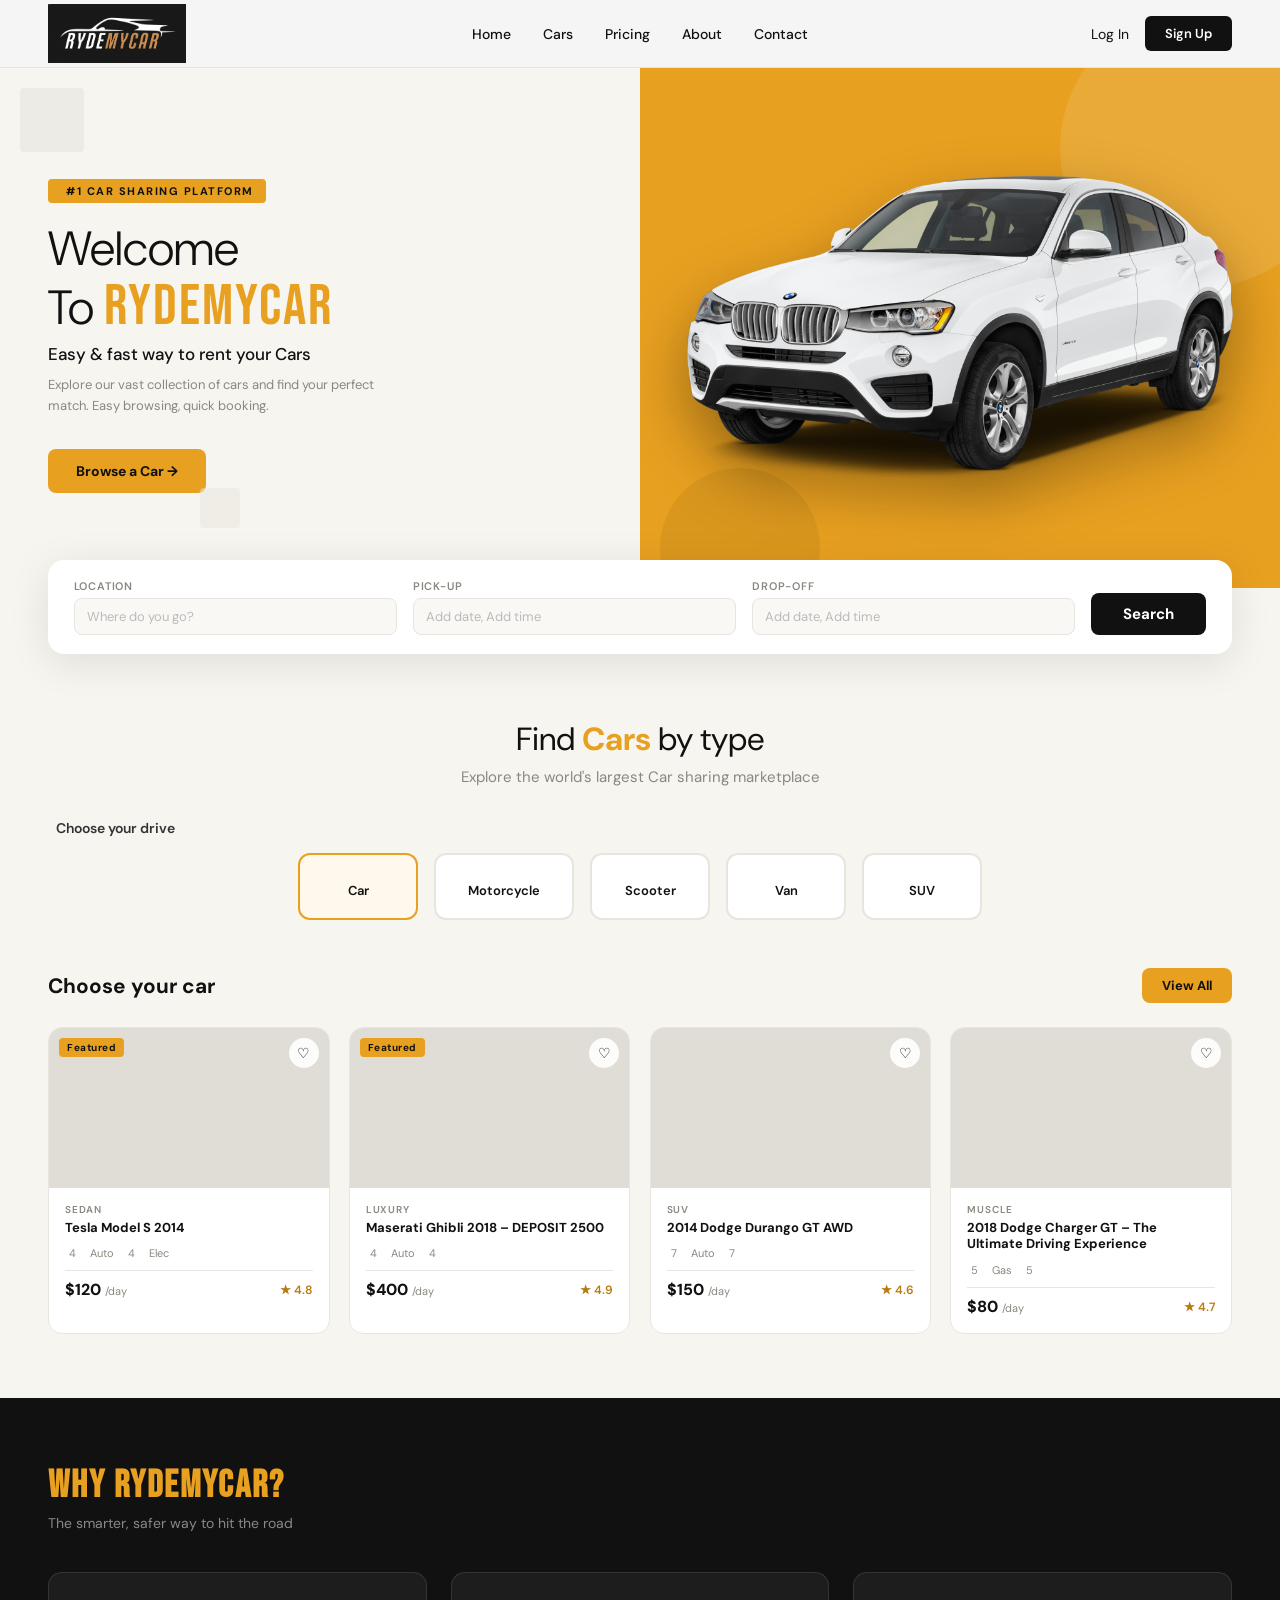
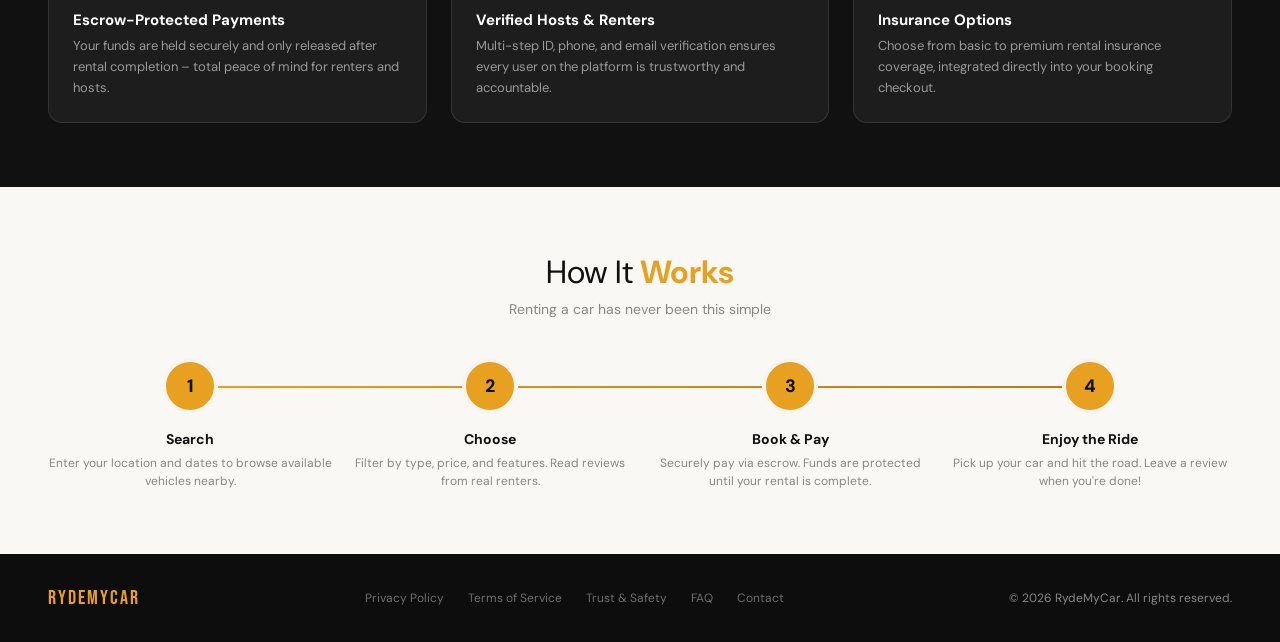
==== commit 381dc6f4: "Enhance mobile authentication UI with dropdown menu for login and sign-up options. Update footer cop" ====
--- a/index.html
+++ b/index.html
@@ -26,8 +26,15 @@
   </ul>
 
   <div class="nav-right">
-    <a href="login.html" class="nav-link">Log In</a>
-    <a href="registration.html" style="text-decoration: none;"><button class="btn-host">Sign Up</button></a>
+    <a href="login.html" class="nav-link auth-link">Log In</a>
+    <a href="registration.html" class="auth-link" style="text-decoration: none;"><button class="btn-host">Sign Up</button></a>
+    <div class="mobile-auth-dropdown">
+      <button class="mobile-profile-link" id="profile-dropdown-toggle"><i data-lucide="user"></i></button>
+      <div class="dropdown-menu" id="profile-dropdown">
+        <a href="login.html">Log In</a>
+        <a href="registration.html">Sign Up</a>
+      </div>
+    </div>
     <button class="menu-btn" id="menu-toggle"><i data-lucide="menu"></i></button>
   </div>
 </nav>
@@ -263,7 +270,7 @@
     <li><a href="#">FAQ</a></li>
     <li><a href="#">Contact</a></li>
   </ul>
-  <div style="font-size:12px;">© 2025 RydeMyCar. All rights reserved.</div>
+  <div style="font-size:12px;">© 2026 RydeMyCar. All rights reserved.</div>
 </footer>
 
 <script src="https://unpkg.com/lucide@latest"></script>
@@ -275,6 +282,23 @@
   const navMenu = document.getElementById('nav-menu');
   menuToggle.addEventListener('click', () => {
     navMenu.classList.toggle('active');
+  });
+
+  // Profile dropdown toggle for mobile
+  const profileToggle = document.getElementById('profile-dropdown-toggle');
+  const profileDropdown = document.getElementById('profile-dropdown');
+
+  profileToggle.addEventListener('click', (e) => {
+    e.stopPropagation();
+    profileDropdown.classList.toggle('active');
+    navMenu.classList.remove('active'); // Close main menu if profile is clicked
+  });
+
+  // Close dropdowns when clicking outside
+  document.addEventListener('click', (e) => {
+    if (!profileDropdown.contains(e.target) && e.target !== profileToggle) {
+      profileDropdown.classList.remove('active');
+    }
   });
 
   // Hide/Show navbar on scroll
--- a/style.css
+++ b/style.css
@@ -125,6 +125,65 @@
     cursor: pointer;
   }
 
+  .mobile-auth-dropdown {
+    position: relative;
+    display: none;
+  }
+
+  .mobile-profile-link {
+    display: none;
+    color: var(--black);
+    text-decoration: none;
+    background: none;
+    border: none;
+    cursor: pointer;
+    padding: 0;
+  }
+
+  .dropdown-menu {
+    display: flex;
+    position: absolute;
+    top: calc(100% + 10px);
+    right: 0;
+    background: #fff;
+    min-width: 140px;
+    box-shadow: 0 10px 30px rgba(0,0,0,0.1);
+    border-radius: 12px;
+    border: 1px solid var(--warm-gray);
+    z-index: 1000;
+    flex-direction: column;
+    overflow: hidden;
+    opacity: 0;
+    visibility: hidden;
+    transform: translateY(10px);
+    pointer-events: none;
+    transition: all 0.3s cubic-bezier(0.4, 0, 0.2, 1);
+  }
+
+  .dropdown-menu.active {
+    opacity: 1;
+    visibility: visible;
+    transform: translateY(0);
+    pointer-events: auto;
+  }
+
+  .dropdown-menu a {
+    padding: 12px 20px;
+    text-decoration: none;
+    color: var(--black);
+    font-size: 14px;
+    font-weight: 600;
+    transition: background 0.2s;
+  }
+
+  .dropdown-menu a:hover { background: var(--section-bg); }
+  .dropdown-menu a:not(:last-child) { border-bottom: 1px solid var(--warm-gray); }
+
+  .mobile-profile-link .lucide {
+    width: 24px;
+    height: 24px;
+  }
+
   /* ICON STYLING */
   .lucide {
     width: 18px;
@@ -788,7 +847,7 @@
     }
 
     .nav-links {
-      display: none;
+      display: flex;
       position: absolute;
       top: 68px;
       left: 0;
@@ -799,9 +858,28 @@
       gap: 1.5rem;
       border-bottom: 1px solid var(--warm-gray);
       z-index: 99;
+      opacity: 0;
+      visibility: hidden;
+      transform: translateY(-10px);
+      pointer-events: none;
+      transition: all 0.3s cubic-bezier(0.4, 0, 0.2, 1);
     }
 
-    .nav-links.active { display: flex; }
+    .auth-link {
+      display: none;
+    }
+
+    .mobile-auth-dropdown,
+    .mobile-profile-link {
+      display: block;
+    }
+
+    .nav-links.active {
+      opacity: 1;
+      visibility: visible;
+      transform: translateY(0);
+      pointer-events: auto;
+    }
 
     .hero { grid-template-columns: 1fr; text-align: center; }
     .hero-left { padding: 3rem 1.5rem; align-items: center; }
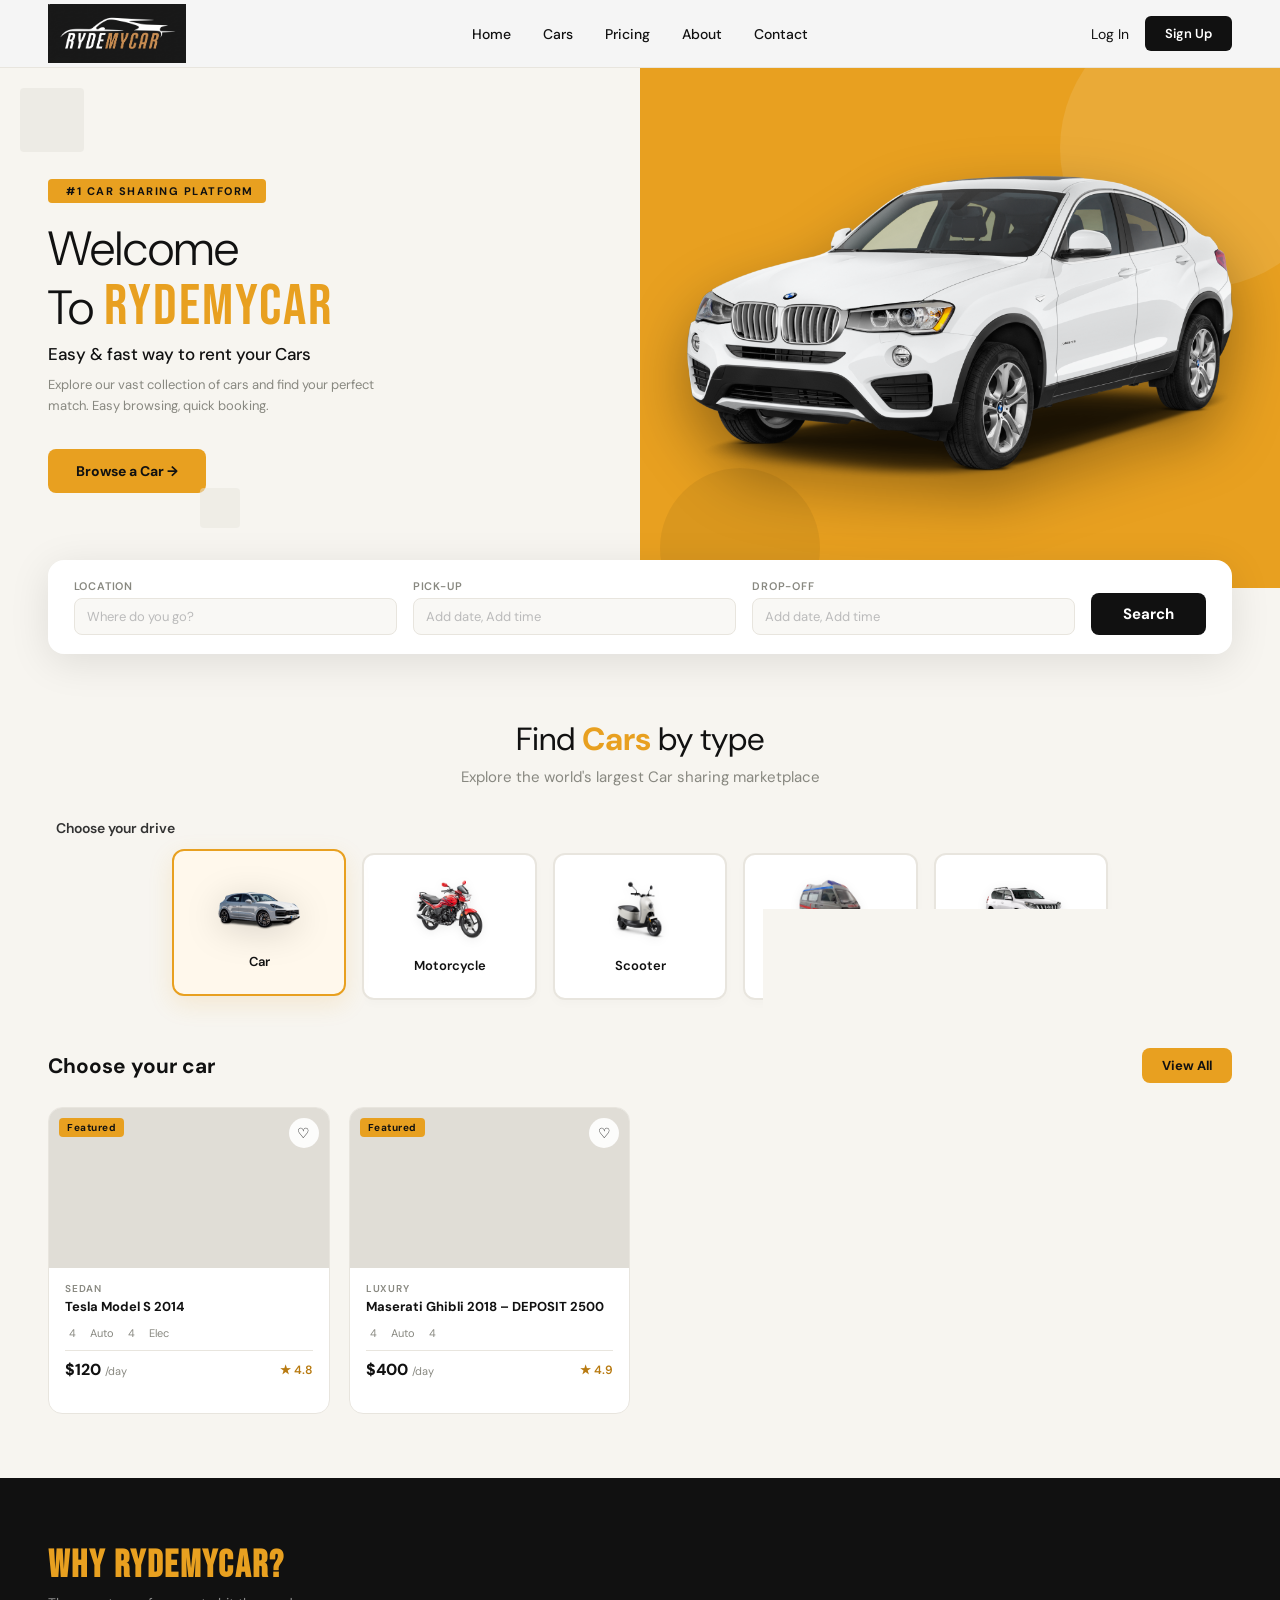
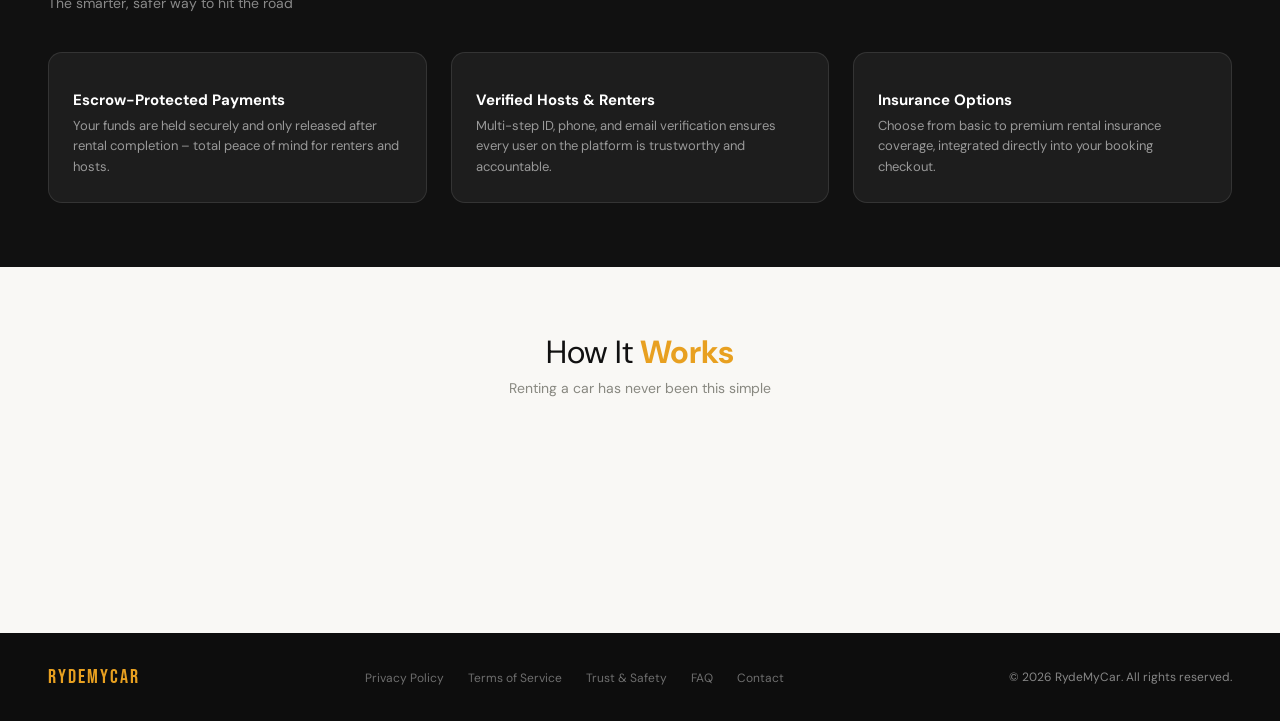
==== commit 2f998d65: "Replace icon fonts with images for vehicle types in the selection grid. Update styles for type cards" ====
--- a/index.html
+++ b/index.html
@@ -90,27 +90,28 @@
   <p style="font-size:14px;font-weight:600;color:#333;margin-bottom:1rem;text-align:left;padding:0 0.5rem;">Choose your drive</p>
   <div class="type-grid">
     <div class="type-card active" onclick="setType(this)">
-      <span class="type-icon"><i data-lucide="car"></i></span>
+      <span class="type-icon"><img src="image/Porsche-Cayenne-PNG-Photos.png" alt="Car"></span>
       <span class="type-label">Car</span>
     </div>
     <div class="type-card" onclick="setType(this)">
-      <span class="type-icon"><i data-lucide="bike"></i></span>
+      <span class="type-icon"><img src="image/Motorcycle-Bike-Background-PNG-Image.png" alt="Motorcycle"></span>
       <span class="type-label">Motorcycle</span>
     </div>
     <div class="type-card" onclick="setType(this)">
-      <span class="type-icon"><i data-lucide="zap"></i></span>
+      <span class="type-icon"><img src="image/Scooter-PNG-Pic-Background.png" alt="Scooter"></span>
       <span class="type-label">Scooter</span>
     </div>
     <div class="type-card" onclick="setType(this)">
-      <span class="type-icon"><i data-lucide="truck"></i></span>
+      <span class="type-icon"><img src="image/DSNG-Van-PNG-HD-Quality.png" alt="Van"></span>
       <span class="type-label">Van</span>
     </div>
     <div class="type-card" onclick="setType(this)">
-      <span class="type-icon"><i data-lucide="component"></i></span>
+      <span class="type-icon"><img src="image/Toyota-Land-Cruiser-Prado-PNG-Clipart-Background.png" alt="SUV"></span>
       <span class="type-label">SUV</span>
     </div>
   </div>
 </section>
+
 
 <!-- CARS LISTING -->
 <section class="cars-section" id="cars">
--- a/style.css
+++ b/style.css
@@ -453,26 +453,46 @@
     background: #fff;
     border: 2px solid var(--warm-gray);
     border-radius: 12px;
-    padding: 1.2rem 2rem;
+    padding: 1.5rem 2.2rem;
     cursor: pointer;
-    transition: all 0.2s;
+    transition: all 0.3s cubic-bezier(0.4, 0, 0.2, 1);
     display: flex;
     flex-direction: column;
     align-items: center;
     gap: 8px;
     min-width: 120px;
+    box-shadow: 0 4px 10px rgba(0,0,0,0.02);
   }
 
   .type-card:hover, .type-card.active {
     border-color: var(--gold);
     background: #FFF8EC;
+    transform: translateY(-4px);
+    box-shadow: 0 8px 24px rgba(232, 160, 32, 0.15);
   }
 
   .type-icon {
-    font-size: 28px;
-    color: var(--gold-dark);
-  }
-  .type-icon .lucide { width: 32px; height: 32px; }
+    width: 100px;
+    height: 60px;
+    display: flex;
+    align-items: center;
+    justify-content: center;
+    margin-bottom: 10px;
+  }
+
+  .type-icon img {
+    width: 100%;
+    height: 100%;
+    object-fit: contain;
+    transition: transform 0.4s cubic-bezier(0.4, 0, 0.2, 1);
+    filter: drop-shadow(0 2px 5px rgba(0,0,0,0.08));
+  }
+
+  .type-card:hover .type-icon img,
+  .type-card.active .type-icon img {
+    transform: scale(1.15);
+    filter: drop-shadow(0 5px 15px rgba(0,0,0,0.15));
+  }
 
   .type-label {
     font-size: 13px;
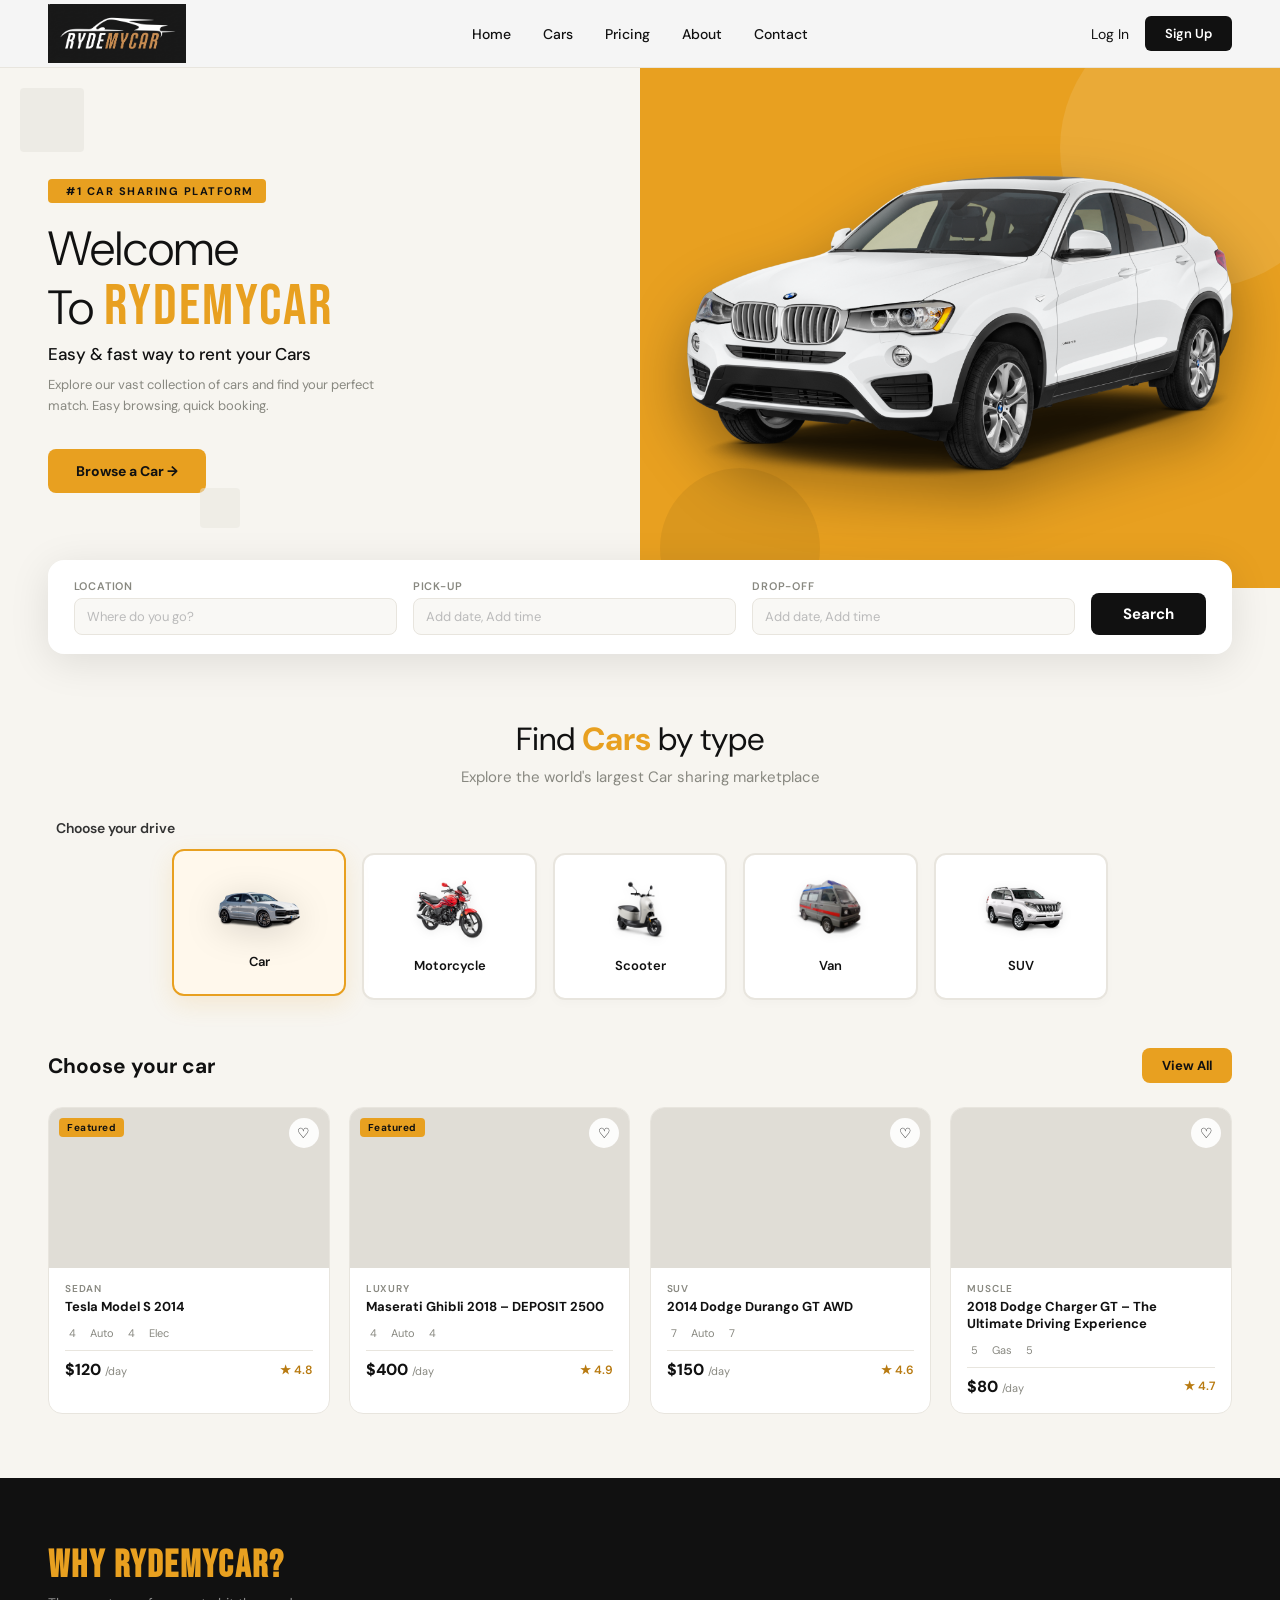
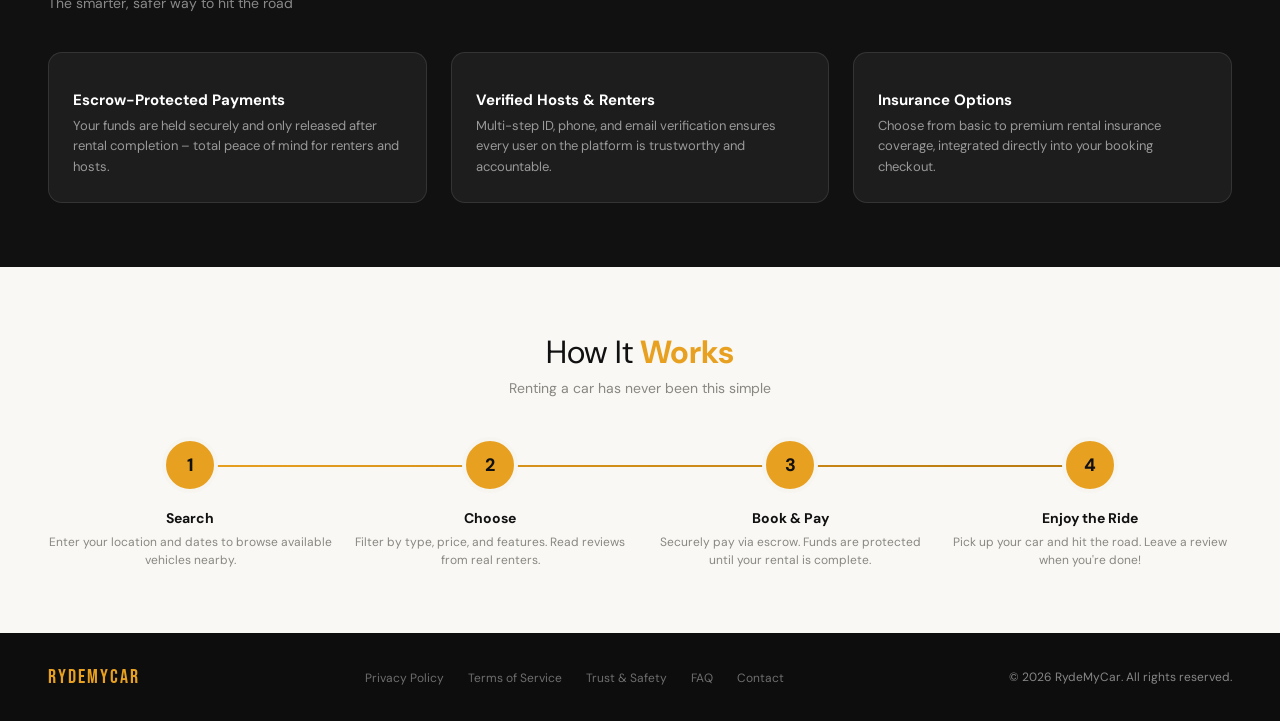
==== commit f9084917: "Update vehicle images in index.html and enhance responsive design in style.css. Adjust grid layouts " ====
--- a/index.html
+++ b/index.html
@@ -124,7 +124,7 @@
     <!-- Card 1 -->
     <div class="car-card fade-in delay-1">
       <div class="car-img-wrap">
-        <img src="https://images.hgmsites.net/hug/2014-tesla-model-s-p85d-road-test-dec-2014-photo-david-noland_100494834_h.jpg" alt="Tesla Model S" onerror="this.style.display='none';this.parentNode.style.background='#e0ddd6'"/>
+        <img src="https://images.unsplash.com/photo-1560958089-b8a1929cea89?auto=format&fit=crop&w=800&q=80" alt="Tesla Model S" onerror="this.style.display='none';this.parentNode.style.background='#e0ddd6'"/>
         <span class="car-badge">Featured</span>
         <button class="car-heart">♡</button>
       </div>
@@ -147,7 +147,7 @@
     <!-- Card 2 -->
     <div class="car-card fade-in delay-2">
       <div class="car-img-wrap">
-        <img src="https://www.cnet.com/a/img/resize/a9f1bfe80e24952559f047679b13d1cf4c05b3a6/hub/2018/11/04/6f812120-613d-4d3d-8944-0e689d7ce356/2018-maserati-ghibli-ogi.jpg?auto=webp&fit=crop&height=900&width=1200" alt="Maserati Ghibli" onerror="this.style.display='none';this.parentNode.style.background='#e0ddd6'"/>
+        <img src="https://images.unsplash.com/photo-1503376780353-7e6692767b70?auto=format&fit=crop&w=800&q=80" alt="Maserati Ghibli" onerror="this.style.display='none';this.parentNode.style.background='#e0ddd6'"/>
         <span class="car-badge">Featured</span>
         <button class="car-heart">♡</button>
       </div>
@@ -169,7 +169,7 @@
     <!-- Card 3 -->
     <div class="car-card fade-in delay-3">
       <div class="car-img-wrap">
-        <img src="https://images.ctfassets.net/c9t6u0qhbv9e/2018DodgeDurangoTestDriveReviewsummary/c464003491594f47b97b81e6bfaa1e00/2018_Dodge_Durango_Test_Drive_Review_summaryImage.jpeg" alt="Dodge Durango" onerror="this.style.display='none';this.parentNode.style.background='#e0ddd6'"/>
+        <img src="https://images.unsplash.com/photo-1533473359331-0135ef1b58bf?auto=format&fit=crop&w=800&q=80" alt="Dodge Durango" onerror="this.style.display='none';this.parentNode.style.background='#e0ddd6'"/>
         <button class="car-heart">♡</button>
       </div>
       <div class="car-body">
@@ -190,7 +190,7 @@
     <!-- Card 4 -->
     <div class="car-card fade-in delay-4">
       <div class="car-img-wrap">
-        <img src="https://media.ed.edmunds-media.com/dodge/charger/2018/oem/2018_dodge_charger_sedan_srt-392_fq_oem_2_1600.jpg" alt="Dodge Charger" onerror="this.style.display='none';this.parentNode.style.background='#e0ddd6'"/>
+        <img src="https://images.unsplash.com/photo-1552519507-da3b142c6e3d?auto=format&fit=crop&w=800&q=80" alt="Dodge Charger" onerror="this.style.display='none';this.parentNode.style.background='#e0ddd6'"/>
         <button class="car-heart">♡</button>
       </div>
       <div class="car-body">
--- a/style.css
+++ b/style.css
@@ -844,7 +844,16 @@
 
   /* RESPONSIVE DESIGN */
   @media (max-width: 1024px) {
-    .cars-grid { grid-template-columns: repeat(3, 1fr); }
+    .cars-grid { grid-template-columns: repeat(2, 1fr); gap: 1.2rem; }
+    .type-grid {
+      display: grid;
+      grid-template-columns: repeat(5, 1fr);
+      gap: 0.5rem;
+      padding: 0.5rem 0;
+    }
+    .type-card { min-width: 0; padding: 0.8rem 0.2rem; }
+    .type-icon { width: 100%; height: 40px; margin-bottom: 5px; }
+    .type-label { font-size: 11px; }
     .hero-title { font-size: 2.5rem; }
     .hero-title span { font-size: 3rem; }
     nav { padding: 0 1.5rem; }
@@ -914,7 +923,24 @@
 
     .btn-search { width: 100%; }
 
-    .cars-grid { grid-template-columns: repeat(2, 1fr); padding: 0 1rem; }
+    .cars-grid { grid-template-columns: 1fr; gap: 1.2rem; padding: 0 1rem; }
+    .car-card { 
+      display: flex; 
+      flex-direction: row; 
+      align-items: stretch; 
+      min-height: 160px; 
+    }
+    .car-img-wrap { width: 40%; height: auto; }
+    .car-body { 
+      width: 60%; 
+      display: flex; 
+      flex-direction: column; 
+      justify-content: center; 
+      padding: 1.2rem; 
+    }
+    .car-name { font-size: 15px; margin-bottom: 8px; }
+    .car-specs { gap: 10px; margin-bottom: 8px; }
+    .car-footer { margin-top: auto; padding-top: 10px; border-top: 1px solid var(--warm-gray); }
     .cars-section { padding: 1rem 1rem 4rem; }
     .why-grid { grid-template-columns: 1fr; }
     .how-steps { grid-template-columns: 1fr; gap: 2rem; }
@@ -930,6 +956,10 @@
     }
 
     .cars-grid { grid-template-columns: 1fr; }
+    .type-label { font-size: 9px; }
+    .car-card { min-height: 140px; }
+    .car-img-wrap { width: 45%; }
+    .car-body { width: 55%; padding: 0.8rem; }
     .hero-title { font-size: 2rem; }
     .hero-title span { font-size: 2.5rem; }
   }
